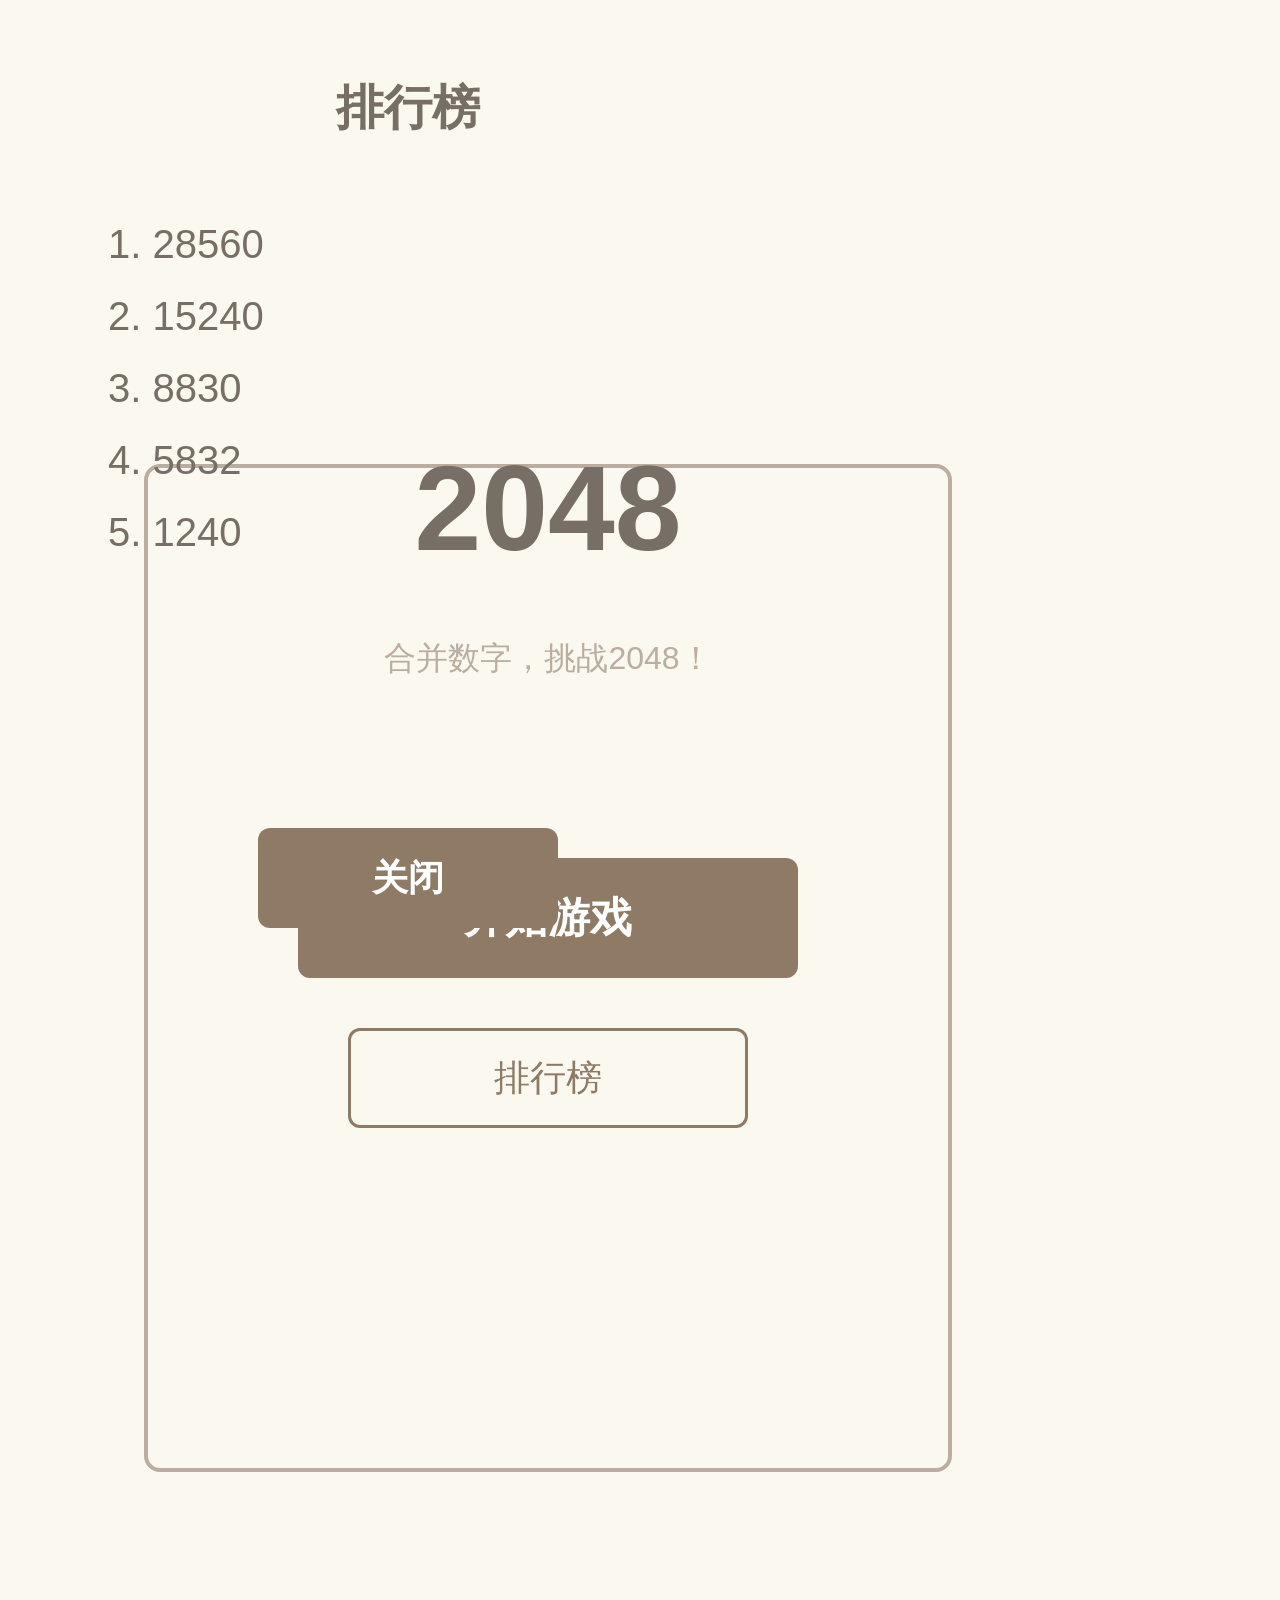
==== output/2048/index.html @ 1eba7c33 "fix: rate limiting, ParamDef parsing, CSS quality in modular pipeline Three fixes based on first rea" ====
index.html
<!DOCTYPE html>
<html lang="zh-CN">
<head>
    <meta charset="UTF-8">
    <meta name="viewport" content="width=device-width, initial-scale=1.0">
    <title>2048</title>
    <link rel="stylesheet" href="style.css">
</head>
<body>
    <!-- Main Menu Screen -->
    <div id="main_menu" class="screen">
        <div id="bg" class="bg-image"></div>
        <div id="title">2048</div>
        <div id="subtitle">合并数字，挑战2048！</div>
        <button id="btn_play" onclick="showScreen('gameplay')">开始游戏</button>
        <button id="btn_leaderboard" onclick="showScreen('leaderboard')">排行榜</button>
    </div>

    <!-- Gameplay Screen -->
    <div id="gameplay" class="screen">
        <div id="bg" class="bg-image"></div>
        <div id="title_small">2048</div>
        
        <div id="score_box">
            <div id="score_label">SCORE</div>
            <div id="score_value">0</div>
        </div>
        
        <div id="best_box">
            <div id="best_label">BEST</div>
            <div id="best_value">0</div>
        </div>
        
        <button id="btn_new_game" onclick="startNewGame()">New Game</button>
        
        <div id="grid_bg">
            <canvas id="game_canvas" width="1000" height="1000"></canvas>
        </div>
        
        <div id="swipe_area"></div>
    </div>

    <!-- Game Over Screen -->
    <div id="game_over" class="screen">
        <div id="bg" class="bg-image overlay-bg"></div>
        <div id="overlay"></div>
        <div id="gameover_text">Game Over!</div>
        <div id="final_score">得分: 0</div>
        <button id="btn_retry" onclick="retryGame()">再来一次</button>
        <button id="btn_menu" onclick="showScreen('main_menu')">主菜单</button>
        <button id="btn_leaderboard" onclick="showScreen('leaderboard')">排行榜</button>
    </div>

    <!-- Leaderboard Screen -->
    <div id="leaderboard" class="screen">
        <div id="panel_bg"></div>
        <div id="title">排行榜</div>
        <div id="score_list">1. 28560<br>2. 15240<br>3. 8830<br>4. 5832<br>5. 1240</div>
        <button id="btn_close" onclick="showScreen('main_menu')">关闭</button>
    </div>

    <script src="core.js"></script>
</body>
</html>
---- output/2048/style.css ----
style.css
* {
    margin: 0;
    padding: 0;
    box-sizing: border-box;
}

body {
    font-family: Arial, sans-serif;
    width: 1080px;
    height: 1920px;
    position: relative;
    overflow: hidden;
    background-color: #FAF8EF;
}

.screen {
    position: absolute;
    width: 100%;
    height: 100%;
    top: 0;
    left: 0;
    display: none;
}

#main_menu {
    display: block;
}

.bg-image {
    position: absolute;
    width: 100%;
    height: 100%;
    background-color: #FAF8EF;
    z-index: 0;
}

.overlay-bg {
    opacity: 0.4;
}

/* Main Menu Styles */
#main_menu #title {
    position: absolute;
    left: 240px;
    top: 400px;
    width: 600px;
    height: 200px;
    color: #776E65;
    font-size: 120px;
    font-weight: bold;
    text-align: center;
    line-height: 200px;
    z-index: 1;
}

#main_menu #subtitle {
    position: absolute;
    left: 240px;
    top: 620px;
    width: 600px;
    height: 60px;
    color: #BBADA0;
    font-size: 32px;
    text-align: center;
    line-height: 60px;
    z-index: 1;
}

#main_menu #btn_play {
    position: absolute;
    left: 290px;
    top: 850px;
    width: 500px;
    height: 120px;
    background-color: #8F7A66;
    color: #FFFFFF;
    font-size: 42px;
    font-weight: bold;
    border: none;
    border-radius: 12px;
    text-align: center;
    cursor: pointer;
    z-index: 2;
}

#main_menu #btn_leaderboard {
    position: absolute;
    left: 340px;
    top: 1020px;
    width: 400px;
    height: 100px;
    background-color: transparent;
    color: #8F7A66;
    font-size: 36px;
    border: 3px solid #8F7A66;
    border-radius: 12px;
    text-align: center;
    cursor: pointer;
    z-index: 2;
}

/* Gameplay Styles */
#gameplay #title_small {
    position: absolute;
    left: 40px;
    top: 80px;
    width: 200px;
    height: 80px;
    color: #776E65;
    font-size: 56px;
    font-weight: bold;
    line-height: 80px;
    z-index: 1;
}

#score_box, #best_box {
    position: absolute;
    width: 200px;
    height: 100px;
    background-color: #BBADA0;
    border-radius: 8px;
    z-index: 1;
}

#score_box {
    left: 600px;
    top: 60px;
}

#best_box {
    left: 840px;
    top: 60px;
}

#score_label, #best_label {
    position: absolute;
    left: 20px;
    top: 10px;
    width: 160px;
    height: 30px;
    color: #EDE0C8;
    font-size: 20px;
    text-align: center;
    line-height: 30px;
    z-index: 2;
}

#score_value, #best_value {
    position: absolute;
    left: 20px;
    top: 40px;
    width: 160px;
    height: 50px;
    color: #FFFFFF;
    font-size: 36px;
    font-weight: bold;
    text-align: center;
    line-height: 50px;
    z-index: 2;
}

#btn_new_game {
    position: absolute;
    left: 40px;
    top: 200px;
    width: 240px;
    height: 60px;
    background-color: #8F7A66;
    color: #FFFFFF;
    font-size: 24px;
    font-weight: bold;
    border: none;
    border-radius: 8px;
    text-align: center;
    cursor: pointer;
    z-index: 1;
}

#grid_bg {
    position: absolute;
    left: 40px;
    top: 340px;
    width: 1000px;
    height: 1000px;
    background-color: #BBADA0;
    border-radius: 12px;
    z-index: 1;
}

#game_canvas {
    position: absolute;
    top: 0;
    left: 0;
    z-index: 2;
}

#swipe_area {
    position: absolute;
    left: 40px;
    top: 340px;
    width: 1000px;
    height: 1000px;
    opacity: 0;
    background: transparent;
    border: none;
    cursor: pointer;
    z-index: 3;
}

/* Game Over Styles */
#game_over #overlay {
    position: absolute;
    width: 100%;
    height: 100%;
    background-color: rgba(238,228,218,0.7);
    z-index: 1;
}

#gameover_text {
    position: absolute;
    left: 190px;
    top: 600px;
    width: 700px;
    height: 120px;
    color: #776E65;
    font-size: 72px;
    font-weight: bold;
    text-align: center;
    line-height: 120px;
    z-index: 2;
}

#final_score {
    position: absolute;
    left: 290px;
    top: 760px;
    width: 500px;
    height: 80px;
    color: #776E65;
    font-size: 40px;
    text-align: center;
    line-height: 80px;
    z-index: 2;
}

#game_over #btn_retry {
    position: absolute;
    left: 290px;
    top: 950px;
    width: 500px;
    height: 120px;
    background-color: #8F7A66;
    color: #FFFFFF;
    font-size: 42px;
    font-weight: bold;
    border: none;
    border-radius: 12px;
    text-align: center;
    cursor: pointer;
    z-index: 3;
}

#game_over #btn_menu {
    position: absolute;
    left: 290px;
    top: 1120px;
    width: 500px;
    height: 100px;
    background-color: #BBADA0;
    color: #FFFFFF;
    font-size: 36px;
    border: none;
    border-radius: 12px;
    text-align: center;
    cursor: pointer;
    z-index: 3;
}

#game_over #btn_leaderboard {
    position: absolute;
    left: 340px;
    top: 1270px;
    width: 400px;
    height: 80px;
    background-color: transparent;
    color: #8F7A66;
    font-size: 32px;
    border: 2px solid #8F7A66;
    border-radius: 12px;
    text-align: center;
    cursor: pointer;
    z-index: 3;
}

/* Leaderboard Styles */
#leaderboard {
    display: flex;
    align-items: center;
    justify-content: center;
}

#panel_bg {
    position: absolute;
    width: 800px;
    height: 1000px;
    background-color: #FAF8EF;
    border-radius: 16px;
    border: 4px solid #BBADA0;
    z-index: 0;
}

#leaderboard #title {
    position: absolute;
    left: 200px;
    top: 60px;
    width: 400px;
    height: 80px;
    color: #776E65;
    font-size: 48px;
    font-weight: bold;
    text-align: center;
    line-height: 80px;
    z-index: 1;
}

#score_list {
    position: absolute;
    left: 100px;
    top: 200px;
    width: 600px;
    height: 500px;
    color: #776E65;
    font-size: 40px;
    line-height: 1.8;
    text-align: left;
    z-index: 1;
}

#btn_close {
    position: absolute;
    left: 250px;
    top: 820px;
    width: 300px;
    height: 100px;
    background-color: #8F7A66;
    color: #FFFFFF;
    font-size: 36px;
    font-weight: bold;
    border: none;
    border-radius: 12px;
    text-align: center;
    cursor: pointer;
    z-index: 2;
}

button:hover {
    opacity: 0.9;
}

button:active {
    transform: scale(0.98);
}
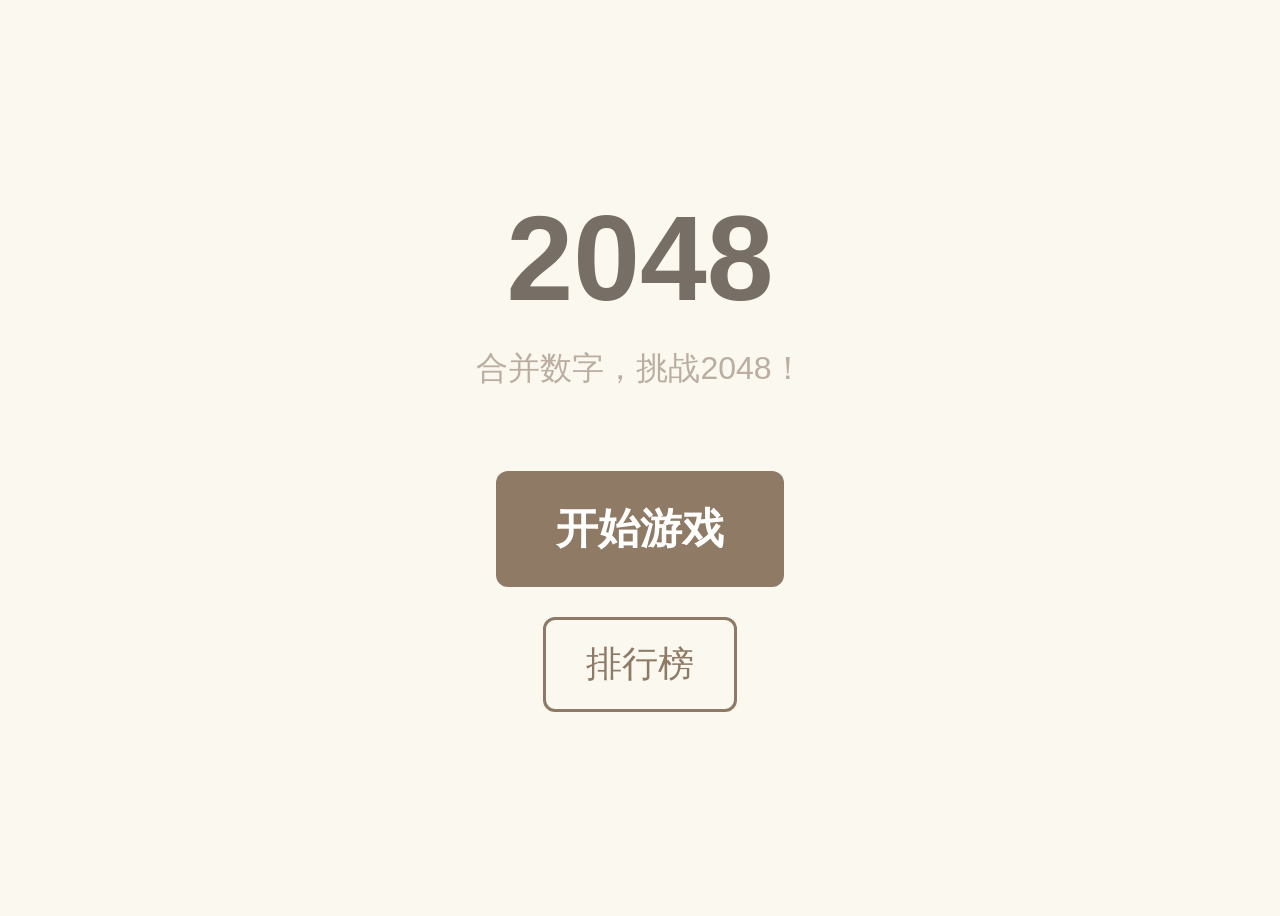
==== commit 5a714419: "improve: domain-specific module prompts + best-of-2 assembly Two improvements based on semantic eval" ====
--- a/output/2048/index.html
+++ b/output/2048/index.html
@@ -1,6 +1,6 @@
 index.html
 <!DOCTYPE html>
-<html lang="zh-CN">
+<html lang="en">
 <head>
     <meta charset="UTF-8">
     <meta name="viewport" content="width=device-width, initial-scale=1.0">
@@ -10,54 +10,54 @@
 <body>
     <!-- Main Menu Screen -->
     <div id="main_menu" class="screen">
-        <div id="bg" class="bg-image"></div>
+        <div id="bg"></div>
         <div id="title">2048</div>
         <div id="subtitle">合并数字，挑战2048！</div>
-        <button id="btn_play" onclick="showScreen('gameplay')">开始游戏</button>
-        <button id="btn_leaderboard" onclick="showScreen('leaderboard')">排行榜</button>
+        <button id="btn_play">开始游戏</button>
+        <button id="btn_leaderboard">排行榜</button>
     </div>
 
     <!-- Gameplay Screen -->
-    <div id="gameplay" class="screen">
-        <div id="bg" class="bg-image"></div>
+    <div id="gameplay" class="screen" style="display:none;">
+        <div id="bg"></div>
         <div id="title_small">2048</div>
-        
         <div id="score_box">
             <div id="score_label">SCORE</div>
             <div id="score_value">0</div>
         </div>
-        
         <div id="best_box">
             <div id="best_label">BEST</div>
             <div id="best_value">0</div>
         </div>
-        
-        <button id="btn_new_game" onclick="startNewGame()">New Game</button>
-        
+        <button id="btn_new_game">新游戏</button>
         <div id="grid_bg">
-            <canvas id="game_canvas" width="1000" height="1000"></canvas>
+            <div id="game_grid"></div>
         </div>
-        
-        <div id="swipe_area"></div>
+        <canvas id="gameCanvas"></canvas>
     </div>
 
     <!-- Game Over Screen -->
-    <div id="game_over" class="screen">
-        <div id="bg" class="bg-image overlay-bg"></div>
-        <div id="overlay"></div>
-        <div id="gameover_text">Game Over!</div>
-        <div id="final_score">得分: 0</div>
-        <button id="btn_retry" onclick="retryGame()">再来一次</button>
-        <button id="btn_menu" onclick="showScreen('main_menu')">主菜单</button>
-        <button id="btn_leaderboard" onclick="showScreen('leaderboard')">排行榜</button>
+    <div id="game_over" class="screen" style="display:none;">
+        <div id="bg"></div>
+        <div id="overlay">
+            <div id="gameover_text">游戏结束</div>
+            <div id="final_score">最终得分: 0</div>
+            <button id="btn_retry">重新开始</button>
+            <button id="btn_menu">返回菜单</button>
+            <button id="btn_leaderboard_go">排行榜</button>
+        </div>
     </div>
 
     <!-- Leaderboard Screen -->
-    <div id="leaderboard" class="screen">
-        <div id="panel_bg"></div>
-        <div id="title">排行榜</div>
-        <div id="score_list">1. 28560<br>2. 15240<br>3. 8830<br>4. 5832<br>5. 1240</div>
-        <button id="btn_close" onclick="showScreen('main_menu')">关闭</button>
+    <div id="leaderboard" class="screen" style="display:none;">
+        <div id="panel_bg">
+            <div id="title">排行榜</div>
+            <div id="score_list">
+                <div>1. 最高分: <span id="best_score_display">0</span></div>
+                <div>2. 当前分: <span id="current_score_display">0</span></div>
+            </div>
+            <button id="btn_close">关闭</button>
+        </div>
     </div>
 
     <script src="core.js"></script>
--- a/output/2048/style.css
+++ b/output/2048/style.css
@@ -7,357 +7,341 @@
 
 body {
     font-family: Arial, sans-serif;
-    width: 1080px;
-    height: 1920px;
-    position: relative;
+    background-color: #faf8ef;
     overflow: hidden;
-    background-color: #FAF8EF;
+    width: 100vw;
+    height: 100vh;
 }
 
 .screen {
     position: absolute;
-    width: 100%;
-    height: 100%;
-    top: 0;
-    left: 0;
-    display: none;
-}
-
-#main_menu {
-    display: block;
-}
-
-.bg-image {
-    position: absolute;
-    width: 100%;
-    height: 100%;
-    background-color: #FAF8EF;
+    top: 0;
+    left: 0;
+    width: 100%;
+    height: 100%;
+    display: flex;
+    flex-direction: column;
+    align-items: center;
+    justify-content: center;
+}
+
+/* Main Menu Styles */
+#main_menu #bg {
+    position: absolute;
+    top: 0;
+    left: 0;
+    width: 100%;
+    height: 100%;
+    background-color: #faf8ef;
+    opacity: 1;
     z-index: 0;
 }
 
-.overlay-bg {
-    opacity: 0.4;
-}
-
-/* Main Menu Styles */
 #main_menu #title {
-    position: absolute;
-    left: 240px;
-    top: 400px;
-    width: 600px;
-    height: 200px;
     color: #776E65;
     font-size: 120px;
     font-weight: bold;
     text-align: center;
-    line-height: 200px;
+    margin-bottom: 20px;
     z-index: 1;
 }
 
 #main_menu #subtitle {
-    position: absolute;
-    left: 240px;
-    top: 620px;
-    width: 600px;
-    height: 60px;
     color: #BBADA0;
     font-size: 32px;
     text-align: center;
-    line-height: 60px;
+    margin-bottom: 80px;
     z-index: 1;
 }
 
 #main_menu #btn_play {
-    position: absolute;
-    left: 290px;
-    top: 850px;
-    width: 500px;
-    height: 120px;
     background-color: #8F7A66;
     color: #FFFFFF;
     font-size: 42px;
     font-weight: bold;
-    border: none;
-    border-radius: 12px;
-    text-align: center;
+    border-radius: 12px;
+    text-align: center;
+    border: none;
+    padding: 30px 60px;
+    margin-bottom: 30px;
     cursor: pointer;
     z-index: 2;
 }
 
 #main_menu #btn_leaderboard {
-    position: absolute;
-    left: 340px;
-    top: 1020px;
-    width: 400px;
-    height: 100px;
     background-color: transparent;
     color: #8F7A66;
     font-size: 36px;
     border: 3px solid #8F7A66;
     border-radius: 12px;
     text-align: center;
+    padding: 20px 40px;
     cursor: pointer;
     z-index: 2;
 }
 
 /* Gameplay Styles */
+#gameplay {
+    position: relative;
+}
+
+#gameplay #bg {
+    position: absolute;
+    top: 0;
+    left: 0;
+    width: 100%;
+    height: 100%;
+    background-color: #faf8ef;
+    opacity: 1;
+    z-index: 0;
+}
+
 #gameplay #title_small {
     position: absolute;
+    top: 20px;
     left: 40px;
-    top: 80px;
-    width: 200px;
+    color: #776E65;
+    font-size: 56px;
+    font-weight: bold;
+    z-index: 1;
+}
+
+#gameplay #score_box {
+    position: absolute;
+    top: 20px;
+    right: 280px;
+    width: 120px;
     height: 80px;
-    color: #776E65;
-    font-size: 56px;
-    font-weight: bold;
-    line-height: 80px;
-    z-index: 1;
-}
-
-#score_box, #best_box {
-    position: absolute;
-    width: 200px;
-    height: 100px;
     background-color: #BBADA0;
     border-radius: 8px;
     z-index: 1;
 }
 
-#score_box {
-    left: 600px;
-    top: 60px;
-}
-
-#best_box {
-    left: 840px;
-    top: 60px;
-}
-
-#score_label, #best_label {
-    position: absolute;
-    left: 20px;
-    top: 10px;
-    width: 160px;
-    height: 30px;
+#gameplay #score_label {
     color: #EDE0C8;
     font-size: 20px;
     text-align: center;
-    line-height: 30px;
+    padding-top: 10px;
+}
+
+#gameplay #score_value {
+    color: #FFFFFF;
+    font-size: 36px;
+    font-weight: bold;
+    text-align: center;
+    padding-top: 5px;
+}
+
+#gameplay #best_box {
+    position: absolute;
+    top: 20px;
+    right: 140px;
+    width: 120px;
+    height: 80px;
+    background-color: #BBADA0;
+    border-radius: 8px;
+    z-index: 1;
+}
+
+#gameplay #best_label {
+    color: #EDE0C8;
+    font-size: 20px;
+    text-align: center;
+    padding-top: 10px;
+}
+
+#gameplay #best_value {
+    color: #FFFFFF;
+    font-size: 36px;
+    font-weight: bold;
+    text-align: center;
+    padding-top: 5px;
+}
+
+#gameplay #btn_new_game {
+    position: absolute;
+    top: 30px;
+    right: 20px;
+    background-color: #8F7A66;
+    color: #FFFFFF;
+    font-size: 24px;
+    font-weight: bold;
+    border-radius: 8px;
+    text-align: center;
+    border: none;
+    padding: 15px 25px;
+    cursor: pointer;
     z-index: 2;
 }
 
-#score_value, #best_value {
-    position: absolute;
-    left: 20px;
-    top: 40px;
-    width: 160px;
-    height: 50px;
-    color: #FFFFFF;
-    font-size: 36px;
-    font-weight: bold;
-    text-align: center;
-    line-height: 50px;
+#gameplay #grid_bg {
+    position: absolute;
+    top: 50%;
+    left: 50%;
+    transform: translate(-50%, -50%);
+    background-color: #BBADA0;
+    border-radius: 12px;
+    padding: 10px;
+    z-index: 1;
+}
+
+#gameplay #gameCanvas {
+    position: absolute;
+    top: 50%;
+    left: 50%;
+    transform: translate(-50%, -50%);
     z-index: 2;
 }
 
-#btn_new_game {
-    position: absolute;
-    left: 40px;
-    top: 200px;
-    width: 240px;
-    height: 60px;
+/* Game Over Styles */
+#game_over #bg {
+    position: absolute;
+    top: 0;
+    left: 0;
+    width: 100%;
+    height: 100%;
+    background-color: #faf8ef;
+    opacity: 0.4;
+    z-index: 0;
+}
+
+#game_over #overlay {
+    position: absolute;
+    top: 0;
+    left: 0;
+    width: 100%;
+    height: 100%;
+    background-color: rgba(238,228,218,0.7);
+    display: flex;
+    flex-direction: column;
+    align-items: center;
+    justify-content: center;
+    z-index: 1;
+}
+
+#game_over #gameover_text {
+    color: #776E65;
+    font-size: 72px;
+    font-weight: bold;
+    text-align: center;
+    margin-bottom: 30px;
+}
+
+#game_over #final_score {
+    color: #776E65;
+    font-size: 40px;
+    text-align: center;
+    margin-bottom: 50px;
+}
+
+#game_over #btn_retry {
     background-color: #8F7A66;
     color: #FFFFFF;
-    font-size: 24px;
-    font-weight: bold;
-    border: none;
-    border-radius: 8px;
-    text-align: center;
-    cursor: pointer;
-    z-index: 1;
-}
-
-#grid_bg {
-    position: absolute;
-    left: 40px;
-    top: 340px;
-    width: 1000px;
-    height: 1000px;
+    font-size: 42px;
+    font-weight: bold;
+    border-radius: 12px;
+    text-align: center;
+    border: none;
+    padding: 20px 40px;
+    margin-bottom: 20px;
+    cursor: pointer;
+}
+
+#game_over #btn_menu {
     background-color: #BBADA0;
-    border-radius: 12px;
-    z-index: 1;
-}
-
-#game_canvas {
-    position: absolute;
-    top: 0;
-    left: 0;
-    z-index: 2;
-}
-
-#swipe_area {
-    position: absolute;
-    left: 40px;
-    top: 340px;
-    width: 1000px;
-    height: 1000px;
-    opacity: 0;
-    background: transparent;
-    border: none;
-    cursor: pointer;
-    z-index: 3;
-}
-
-/* Game Over Styles */
-#game_over #overlay {
-    position: absolute;
-    width: 100%;
-    height: 100%;
-    background-color: rgba(238,228,218,0.7);
-    z-index: 1;
-}
-
-#gameover_text {
-    position: absolute;
-    left: 190px;
-    top: 600px;
-    width: 700px;
-    height: 120px;
-    color: #776E65;
-    font-size: 72px;
-    font-weight: bold;
-    text-align: center;
-    line-height: 120px;
-    z-index: 2;
-}
-
-#final_score {
-    position: absolute;
-    left: 290px;
-    top: 760px;
-    width: 500px;
-    height: 80px;
-    color: #776E65;
-    font-size: 40px;
-    text-align: center;
-    line-height: 80px;
-    z-index: 2;
-}
-
-#game_over #btn_retry {
-    position: absolute;
-    left: 290px;
-    top: 950px;
-    width: 500px;
-    height: 120px;
-    background-color: #8F7A66;
-    color: #FFFFFF;
-    font-size: 42px;
-    font-weight: bold;
-    border: none;
-    border-radius: 12px;
-    text-align: center;
-    cursor: pointer;
-    z-index: 3;
-}
-
-#game_over #btn_menu {
-    position: absolute;
-    left: 290px;
-    top: 1120px;
-    width: 500px;
-    height: 100px;
-    background-color: #BBADA0;
-    color: #FFFFFF;
-    font-size: 36px;
-    border: none;
-    border-radius: 12px;
-    text-align: center;
-    cursor: pointer;
-    z-index: 3;
-}
-
-#game_over #btn_leaderboard {
-    position: absolute;
-    left: 340px;
-    top: 1270px;
-    width: 400px;
-    height: 80px;
+    color: #FFFFFF;
+    font-size: 36px;
+    border-radius: 12px;
+    text-align: center;
+    border: none;
+    padding: 15px 30px;
+    margin-bottom: 20px;
+    cursor: pointer;
+}
+
+#game_over #btn_leaderboard_go {
     background-color: transparent;
     color: #8F7A66;
     font-size: 32px;
     border: 2px solid #8F7A66;
     border-radius: 12px;
     text-align: center;
-    cursor: pointer;
-    z-index: 3;
+    padding: 12px 25px;
+    cursor: pointer;
 }
 
 /* Leaderboard Styles */
 #leaderboard {
-    display: flex;
-    align-items: center;
-    justify-content: center;
-}
-
-#panel_bg {
-    position: absolute;
-    width: 800px;
-    height: 1000px;
+    background-color: rgba(0,0,0,0.5);
+}
+
+#leaderboard #panel_bg {
     background-color: #FAF8EF;
     border-radius: 16px;
     border: 4px solid #BBADA0;
-    z-index: 0;
+    padding: 40px;
+    max-width: 500px;
+    width: 90%;
 }
 
 #leaderboard #title {
-    position: absolute;
-    left: 200px;
-    top: 60px;
-    width: 400px;
-    height: 80px;
     color: #776E65;
     font-size: 48px;
     font-weight: bold;
     text-align: center;
-    line-height: 80px;
-    z-index: 1;
-}
-
-#score_list {
-    position: absolute;
-    left: 100px;
-    top: 200px;
-    width: 600px;
-    height: 500px;
+    margin-bottom: 30px;
+}
+
+#leaderboard #score_list {
     color: #776E65;
     font-size: 40px;
     line-height: 1.8;
     text-align: left;
-    z-index: 1;
-}
-
-#btn_close {
-    position: absolute;
-    left: 250px;
-    top: 820px;
-    width: 300px;
-    height: 100px;
+    margin-bottom: 40px;
+}
+
+#leaderboard #btn_close {
     background-color: #8F7A66;
     color: #FFFFFF;
     font-size: 36px;
     font-weight: bold;
-    border: none;
-    border-radius: 12px;
-    text-align: center;
-    cursor: pointer;
-    z-index: 2;
-}
-
-button:hover {
-    opacity: 0.9;
-}
-
-button:active {
-    transform: scale(0.98);
+    border-radius: 12px;
+    text-align: center;
+    border: none;
+    padding: 15px 30px;
+    cursor: pointer;
+    width: 100%;
+}
+
+/* Responsive adjustments */
+@media (max-width: 768px) {
+    #main_menu #title {
+        font-size: 80px;
+    }
+    
+    #main_menu #subtitle {
+        font-size: 24px;
+    }
+    
+    #main_menu #btn_play {
+        font-size: 32px;
+        padding: 20px 40px;
+    }
+    
+    #main_menu #btn_leaderboard {
+        font-size: 28px;
+        padding: 15px 30px;
+    }
+    
+    #gameplay #title_small {
+        font-size: 40px;
+    }
+    
+    #game_over #gameover_text {
+        font-size: 48px;
+    }
+    
+    #game_over #final_score {
+        font-size: 32px;
+    }
 }
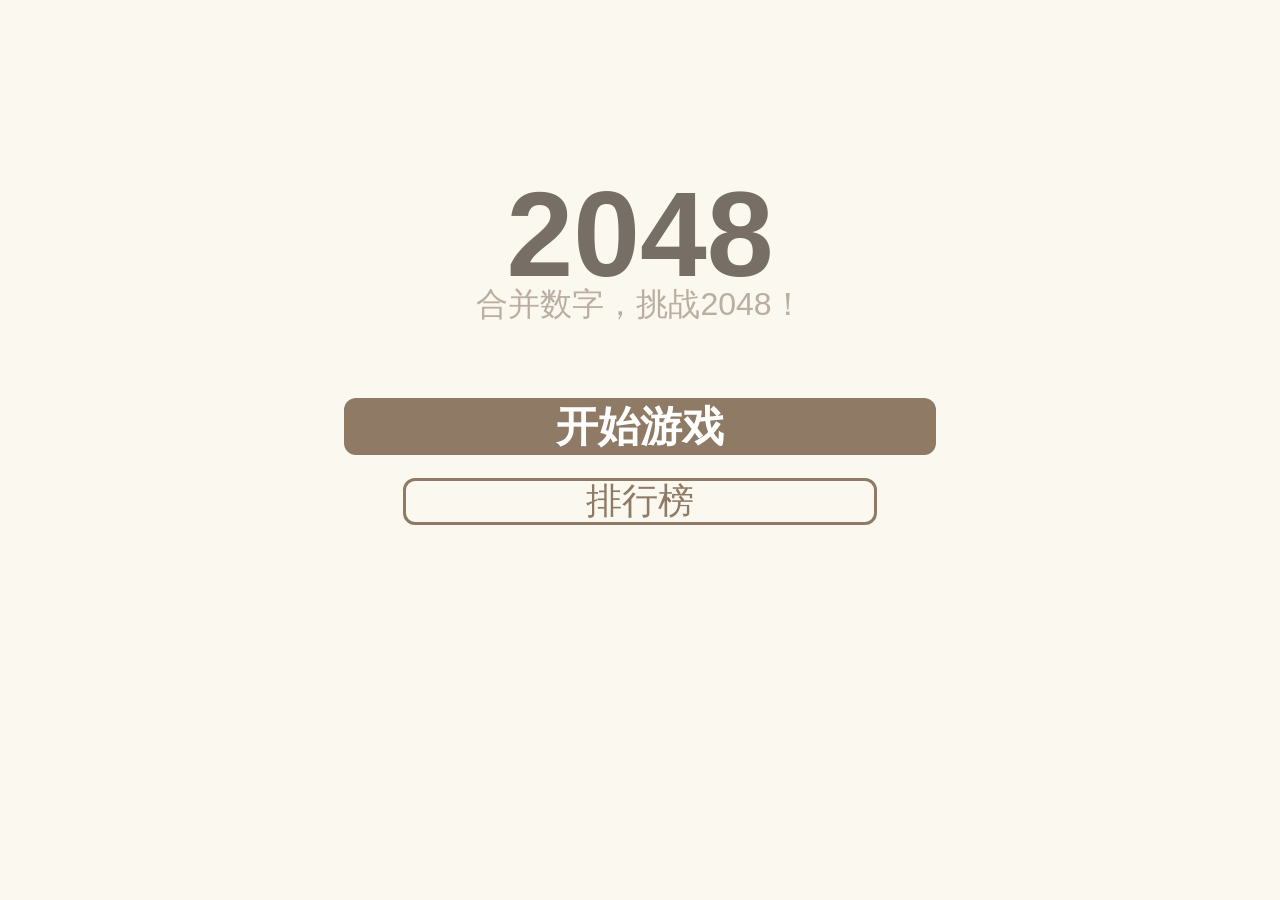
==== commit 5ae0fe26: "eval: v3 modular pipeline outputs — 98% structural, 82% semantic 8 games re-evaluated with domain-sp" ====
--- a/output/2048/index.html
+++ b/output/2048/index.html
@@ -18,43 +18,50 @@
     </div>
 
     <!-- Gameplay Screen -->
-    <div id="gameplay" class="screen" style="display:none;">
+    <div id="gameplay" class="screen">
         <div id="bg"></div>
         <div id="title_small">2048</div>
+        
         <div id="score_box">
             <div id="score_label">SCORE</div>
             <div id="score_value">0</div>
         </div>
+        
         <div id="best_box">
             <div id="best_label">BEST</div>
             <div id="best_value">0</div>
         </div>
+        
         <button id="btn_new_game">新游戏</button>
+        
         <div id="grid_bg">
-            <div id="game_grid"></div>
+            <div id="game_grid">
+                <!-- Grid tiles will be generated dynamically -->
+            </div>
         </div>
-        <canvas id="gameCanvas"></canvas>
+        
+        <div id="instructions">使用方向键或WASD移动</div>
     </div>
 
     <!-- Game Over Screen -->
-    <div id="game_over" class="screen" style="display:none;">
+    <div id="game_over" class="screen">
         <div id="bg"></div>
         <div id="overlay">
             <div id="gameover_text">游戏结束</div>
             <div id="final_score">最终得分: 0</div>
             <button id="btn_retry">重新开始</button>
             <button id="btn_menu">返回菜单</button>
-            <button id="btn_leaderboard_go">排行榜</button>
+            <button id="btn_leaderboard_gameover">排行榜</button>
         </div>
     </div>
 
     <!-- Leaderboard Screen -->
-    <div id="leaderboard" class="screen" style="display:none;">
+    <div id="leaderboard" class="screen">
+        <div id="bg"></div>
         <div id="panel_bg">
             <div id="title">排行榜</div>
             <div id="score_list">
-                <div>1. 最高分: <span id="best_score_display">0</span></div>
-                <div>2. 当前分: <span id="current_score_display">0</span></div>
+                1. 最高分: <span id="best_score_display">0</span>
             </div>
             <button id="btn_close">关闭</button>
         </div>
--- a/output/2048/style.css
+++ b/output/2048/style.css
@@ -7,22 +7,21 @@
 
 body {
     font-family: Arial, sans-serif;
+    overflow: hidden;
     background-color: #faf8ef;
-    overflow: hidden;
+}
+
+.screen {
+    position: absolute;
+    top: 0;
+    left: 0;
     width: 100vw;
     height: 100vh;
-}
-
-.screen {
-    position: absolute;
-    top: 0;
-    left: 0;
-    width: 100%;
-    height: 100%;
-    display: flex;
-    flex-direction: column;
-    align-items: center;
-    justify-content: center;
+    display: none;
+}
+
+#main_menu {
+    display: block;
 }
 
 /* Main Menu Styles */
@@ -34,27 +33,43 @@
     height: 100%;
     background-color: #faf8ef;
     opacity: 1;
-    z-index: 0;
 }
 
 #main_menu #title {
+    position: absolute;
+    left: 22.22%;
+    top: 20.83%;
+    width: 55.56%;
+    height: 10.42%;
     color: #776E65;
     font-size: 120px;
     font-weight: bold;
     text-align: center;
-    margin-bottom: 20px;
-    z-index: 1;
+    display: flex;
+    align-items: center;
+    justify-content: center;
 }
 
 #main_menu #subtitle {
+    position: absolute;
+    left: 22.22%;
+    top: 32.29%;
+    width: 55.56%;
+    height: 3.13%;
     color: #BBADA0;
     font-size: 32px;
     text-align: center;
-    margin-bottom: 80px;
-    z-index: 1;
+    display: flex;
+    align-items: center;
+    justify-content: center;
 }
 
 #main_menu #btn_play {
+    position: absolute;
+    left: 26.85%;
+    top: 44.27%;
+    width: 46.30%;
+    height: 6.25%;
     background-color: #8F7A66;
     color: #FFFFFF;
     font-size: 42px;
@@ -62,29 +77,31 @@
     border-radius: 12px;
     text-align: center;
     border: none;
-    padding: 30px 60px;
-    margin-bottom: 30px;
-    cursor: pointer;
-    z-index: 2;
+    cursor: pointer;
+    display: flex;
+    align-items: center;
+    justify-content: center;
 }
 
 #main_menu #btn_leaderboard {
+    position: absolute;
+    left: 31.48%;
+    top: 53.13%;
+    width: 37.04%;
+    height: 5.21%;
     background-color: transparent;
     color: #8F7A66;
     font-size: 36px;
     border: 3px solid #8F7A66;
     border-radius: 12px;
     text-align: center;
-    padding: 20px 40px;
-    cursor: pointer;
-    z-index: 2;
+    cursor: pointer;
+    display: flex;
+    align-items: center;
+    justify-content: center;
 }
 
 /* Gameplay Styles */
-#gameplay {
-    position: relative;
-}
-
 #gameplay #bg {
     position: absolute;
     top: 0;
@@ -93,75 +110,105 @@
     height: 100%;
     background-color: #faf8ef;
     opacity: 1;
-    z-index: 0;
 }
 
 #gameplay #title_small {
     position: absolute;
-    top: 20px;
-    left: 40px;
+    left: 3.70%;
+    top: 4.17%;
+    width: 18.52%;
+    height: 4.17%;
     color: #776E65;
     font-size: 56px;
     font-weight: bold;
-    z-index: 1;
+    display: flex;
+    align-items: center;
 }
 
 #gameplay #score_box {
     position: absolute;
-    top: 20px;
-    right: 280px;
-    width: 120px;
-    height: 80px;
+    left: 55.56%;
+    top: 3.13%;
+    width: 18.52%;
+    height: 5.21%;
     background-color: #BBADA0;
     border-radius: 8px;
-    z-index: 1;
 }
 
 #gameplay #score_label {
+    position: absolute;
+    left: 57.41%;
+    top: 3.65%;
+    width: 14.81%;
+    height: 1.56%;
     color: #EDE0C8;
     font-size: 20px;
     text-align: center;
-    padding-top: 10px;
+    display: flex;
+    align-items: center;
+    justify-content: center;
 }
 
 #gameplay #score_value {
+    position: absolute;
+    left: 57.41%;
+    top: 5.21%;
+    width: 14.81%;
+    height: 2.60%;
     color: #FFFFFF;
     font-size: 36px;
     font-weight: bold;
     text-align: center;
-    padding-top: 5px;
+    display: flex;
+    align-items: center;
+    justify-content: center;
 }
 
 #gameplay #best_box {
     position: absolute;
-    top: 20px;
-    right: 140px;
-    width: 120px;
-    height: 80px;
+    left: 77.78%;
+    top: 3.13%;
+    width: 18.52%;
+    height: 5.21%;
     background-color: #BBADA0;
     border-radius: 8px;
-    z-index: 1;
 }
 
 #gameplay #best_label {
+    position: absolute;
+    left: 79.63%;
+    top: 3.65%;
+    width: 14.81%;
+    height: 1.56%;
     color: #EDE0C8;
     font-size: 20px;
     text-align: center;
-    padding-top: 10px;
+    display: flex;
+    align-items: center;
+    justify-content: center;
 }
 
 #gameplay #best_value {
+    position: absolute;
+    left: 79.63%;
+    top: 5.21%;
+    width: 14.81%;
+    height: 2.60%;
     color: #FFFFFF;
     font-size: 36px;
     font-weight: bold;
     text-align: center;
-    padding-top: 5px;
+    display: flex;
+    align-items: center;
+    justify-content: center;
 }
 
 #gameplay #btn_new_game {
     position: absolute;
-    top: 30px;
-    right: 20px;
+    left: 3.70%;
+    top: 10.42%;
+    width: 18.52%;
+    height: 4.17%;
     background-color: #8F7A66;
     color: #FFFFFF;
     font-size: 24px;
@@ -169,28 +216,68 @@
     border-radius: 8px;
     text-align: center;
     border: none;
-    padding: 15px 25px;
-    cursor: pointer;
-    z-index: 2;
+    cursor: pointer;
+    display: flex;
+    align-items: center;
+    justify-content: center;
 }
 
 #gameplay #grid_bg {
     position: absolute;
-    top: 50%;
-    left: 50%;
-    transform: translate(-50%, -50%);
+    left: 20%;
+    top: 20%;
+    width: 60%;
+    height: 60%;
     background-color: #BBADA0;
     border-radius: 12px;
     padding: 10px;
-    z-index: 1;
-}
-
-#gameplay #gameCanvas {
-    position: absolute;
-    top: 50%;
-    left: 50%;
-    transform: translate(-50%, -50%);
-    z-index: 2;
+}
+
+#game_grid {
+    width: 100%;
+    height: 100%;
+    display: grid;
+    grid-template-columns: repeat(4, 1fr);
+    grid-template-rows: repeat(4, 1fr);
+    gap: 10px;
+}
+
+.tile {
+    background-color: #cdc1b4;
+    border-radius: 6px;
+    display: flex;
+    align-items: center;
+    justify-content: center;
+    font-weight: bold;
+    font-size: 32px;
+    color: #776e65;
+    transition: all 0.15s ease-in-out;
+}
+
+.tile-2 { background-color: #eee4da; color: #776e65; }
+.tile-4 { background-color: #ede0c8; color: #776e65; }
+.tile-8 { background-color: #f2b179; color: #f9f6f2; }
+.tile-16 { background-color: #f59563; color: #f9f6f2; }
+.tile-32 { background-color: #f67c5f; color: #f9f6f2; }
+.tile-64 { background-color: #f65e3b; color: #f9f6f2; }
+.tile-128 { background-color: #edcf72; color: #f9f6f2; font-size: 28px; }
+.tile-256 { background-color: #edcc61; color: #f9f6f2; font-size: 28px; }
+.tile-512 { background-color: #edc850; color: #f9f6f2; font-size: 28px; }
+.tile-1024 { background-color: #edc53f; color: #f9f6f2; font-size: 24px; }
+.tile-2048 { background-color: #edc22e; color: #f9f6f2; font-size: 24px; }
+
+#gameplay #instructions {
+    position: absolute;
+    left: 20%;
+    top: 85%;
+    width: 60%;
+    height: 5%;
+    color: #776e65;
+    font-size: 18px;
+    text-align: center;
+    display: flex;
+    align-items: center;
+    justify-content: center;
 }
 
 /* Game Over Styles */
@@ -202,86 +289,95 @@
     height: 100%;
     background-color: #faf8ef;
     opacity: 0.4;
-    z-index: 0;
 }
 
 #game_over #overlay {
+    position: absolute;
+    left: 10%;
+    top: 20%;
+    width: 80%;
+    height: 60%;
+    background-color: rgba(238,228,218,0.7);
+    border-radius: 16px;
+    display: flex;
+    flex-direction: column;
+    align-items: center;
+    justify-content: center;
+    gap: 30px;
+}
+
+#game_over #gameover_text {
+    color: #776E65;
+    font-size: 72px;
+    font-weight: bold;
+    text-align: center;
+}
+
+#game_over #final_score {
+    color: #776E65;
+    font-size: 40px;
+    text-align: center;
+}
+
+#game_over #btn_retry {
+    background-color: #8F7A66;
+    color: #FFFFFF;
+    font-size: 42px;
+    font-weight: bold;
+    border-radius: 12px;
+    text-align: center;
+    border: none;
+    cursor: pointer;
+    padding: 15px 40px;
+}
+
+#game_over #btn_menu {
+    background-color: #BBADA0;
+    color: #FFFFFF;
+    font-size: 36px;
+    border-radius: 12px;
+    text-align: center;
+    border: none;
+    cursor: pointer;
+    padding: 12px 35px;
+}
+
+#game_over #btn_leaderboard_gameover {
+    background-color: transparent;
+    color: #8F7A66;
+    font-size: 32px;
+    border: 2px solid #8F7A66;
+    border-radius: 12px;
+    text-align: center;
+    cursor: pointer;
+    padding: 10px 30px;
+}
+
+/* Leaderboard Styles */
+#leaderboard #bg {
     position: absolute;
     top: 0;
     left: 0;
     width: 100%;
     height: 100%;
-    background-color: rgba(238,228,218,0.7);
-    display: flex;
-    flex-direction: column;
-    align-items: center;
-    justify-content: center;
-    z-index: 1;
-}
-
-#game_over #gameover_text {
-    color: #776E65;
-    font-size: 72px;
-    font-weight: bold;
-    text-align: center;
-    margin-bottom: 30px;
-}
-
-#game_over #final_score {
-    color: #776E65;
-    font-size: 40px;
-    text-align: center;
-    margin-bottom: 50px;
-}
-
-#game_over #btn_retry {
-    background-color: #8F7A66;
-    color: #FFFFFF;
-    font-size: 42px;
-    font-weight: bold;
-    border-radius: 12px;
-    text-align: center;
-    border: none;
-    padding: 20px 40px;
-    margin-bottom: 20px;
-    cursor: pointer;
-}
-
-#game_over #btn_menu {
-    background-color: #BBADA0;
-    color: #FFFFFF;
-    font-size: 36px;
-    border-radius: 12px;
-    text-align: center;
-    border: none;
-    padding: 15px 30px;
-    margin-bottom: 20px;
-    cursor: pointer;
-}
-
-#game_over #btn_leaderboard_go {
-    background-color: transparent;
-    color: #8F7A66;
-    font-size: 32px;
-    border: 2px solid #8F7A66;
-    border-radius: 12px;
-    text-align: center;
-    padding: 12px 25px;
-    cursor: pointer;
-}
-
-/* Leaderboard Styles */
-#leaderboard {
-    background-color: rgba(0,0,0,0.5);
+    background-color: #faf8ef;
+    opacity: 1;
 }
 
 #leaderboard #panel_bg {
+    position: absolute;
+    left: 15%;
+    top: 20%;
+    width: 70%;
+    height: 60%;
     background-color: #FAF8EF;
     border-radius: 16px;
     border: 4px solid #BBADA0;
-    padding: 40px;
-    max-width: 500px;
-    width: 90%;
+    display: flex;
+    flex-direction: column;
+    align-items: center;
+    justify-content: center;
+    gap: 40px;
 }
 
 #leaderboard #title {
@@ -289,7 +385,6 @@
     font-size: 48px;
     font-weight: bold;
     text-align: center;
-    margin-bottom: 30px;
 }
 
 #leaderboard #score_list {
@@ -297,7 +392,6 @@
     font-size: 40px;
     line-height: 1.8;
     text-align: left;
-    margin-bottom: 40px;
 }
 
 #leaderboard #btn_close {
@@ -308,40 +402,31 @@
     border-radius: 12px;
     text-align: center;
     border: none;
-    padding: 15px 30px;
-    cursor: pointer;
-    width: 100%;
+    cursor: pointer;
+    padding: 15px 40px;
 }
 
 /* Responsive adjustments */
 @media (max-width: 768px) {
-    #main_menu #title {
-        font-size: 80px;
-    }
+    #main_menu #title { font-size: 80px; }
+    #main_menu #subtitle { font-size: 24px; }
+    #main_menu #btn_play { font-size: 32px; }
+    #main_menu #btn_leaderboard { font-size: 28px; }
     
-    #main_menu #subtitle {
-        font-size: 24px;
-    }
+    #gameplay #title_small { font-size: 40px; }
+    #gameplay #score_value, #gameplay #best_value { font-size: 28px; }
+    #gameplay #btn_new_game { font-size: 20px; }
     
-    #main_menu #btn_play {
-        font-size: 32px;
-        padding: 20px 40px;
-    }
+    .tile { font-size: 24px; }
+    .tile-128, .tile-256, .tile-512 { font-size: 20px; }
+    .tile-1024, .tile-2048 { font-size: 18px; }
     
-    #main_menu #btn_leaderboard {
-        font-size: 28px;
-        padding: 15px 30px;
-    }
+    #game_over #gameover_text { font-size: 48px; }
+    #game_over #final_score { font-size: 32px; }
+    #game_over #btn_retry { font-size: 32px; }
+    #game_over #btn_menu { font-size: 28px; }
     
-    #gameplay #title_small {
-        font-size: 40px;
-    }
-    
-    #game_over #gameover_text {
-        font-size: 48px;
-    }
-    
-    #game_over #final_score {
-        font-size: 32px;
-    }
+    #leaderboard #title { font-size: 36px; }
+    #leaderboard #score_list { font-size: 32px; }
+    #leaderboard #btn_close { font-size: 28px; }
 }
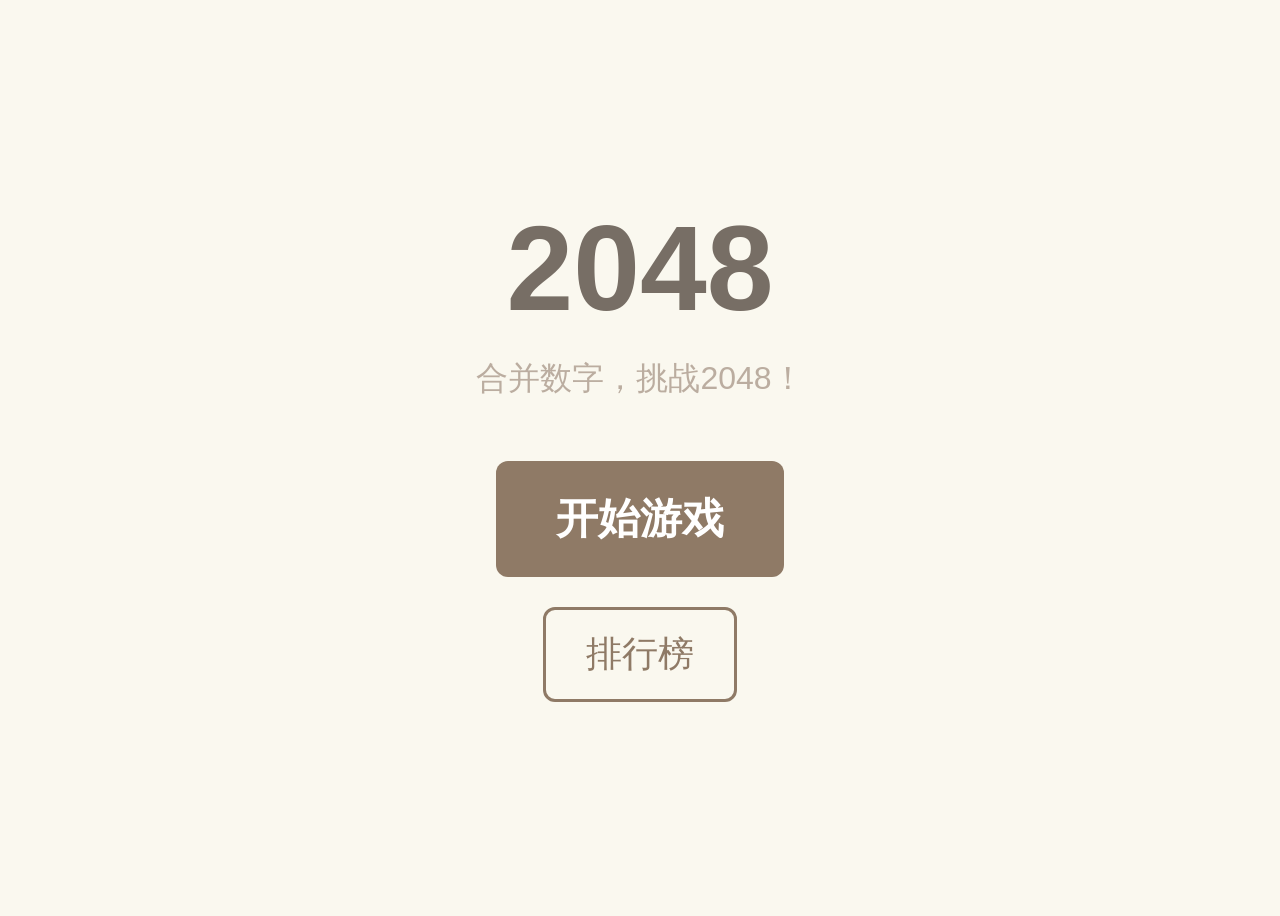
==== commit 1b2bfe6c: "eval: v4-v6 modular pipeline outputs — PDCA cycle analysis Three PDCA iterations with key findings: " ====
--- a/output/2048/index.html
+++ b/output/2048/index.html
@@ -18,50 +18,46 @@
     </div>
 
     <!-- Gameplay Screen -->
-    <div id="gameplay" class="screen">
+    <div id="gameplay" class="screen" style="display:none;">
         <div id="bg"></div>
         <div id="title_small">2048</div>
-        
         <div id="score_box">
             <div id="score_label">SCORE</div>
             <div id="score_value">0</div>
         </div>
-        
         <div id="best_box">
             <div id="best_label">BEST</div>
             <div id="best_value">0</div>
         </div>
-        
         <button id="btn_new_game">新游戏</button>
-        
         <div id="grid_bg">
-            <div id="game_grid">
-                <!-- Grid tiles will be generated dynamically -->
-            </div>
+            <div id="game_grid"></div>
         </div>
-        
-        <div id="instructions">使用方向键或WASD移动</div>
+        <canvas id="gameCanvas" width="800" height="600" style="display:none;"></canvas>
     </div>
 
     <!-- Game Over Screen -->
-    <div id="game_over" class="screen">
+    <div id="game_over" class="screen" style="display:none;">
         <div id="bg"></div>
         <div id="overlay">
             <div id="gameover_text">游戏结束</div>
-            <div id="final_score">最终得分: 0</div>
-            <button id="btn_retry">重新开始</button>
+            <div id="final_score">最终得分: <span id="final_score_value">0</span></div>
+            <button id="btn_retry">再试一次</button>
             <button id="btn_menu">返回菜单</button>
             <button id="btn_leaderboard_gameover">排行榜</button>
         </div>
     </div>
 
     <!-- Leaderboard Screen -->
-    <div id="leaderboard" class="screen">
-        <div id="bg"></div>
+    <div id="leaderboard" class="screen" style="display:none;">
         <div id="panel_bg">
             <div id="title">排行榜</div>
             <div id="score_list">
-                1. 最高分: <span id="best_score_display">0</span>
+                <div class="score_entry">1. 暂无记录</div>
+                <div class="score_entry">2. 暂无记录</div>
+                <div class="score_entry">3. 暂无记录</div>
+                <div class="score_entry">4. 暂无记录</div>
+                <div class="score_entry">5. 暂无记录</div>
             </div>
             <button id="btn_close">关闭</button>
         </div>
--- a/output/2048/style.css
+++ b/output/2048/style.css
@@ -7,69 +7,52 @@
 
 body {
     font-family: Arial, sans-serif;
+    background-color: #faf8ef;
     overflow: hidden;
-    background-color: #faf8ef;
+    width: 100vw;
+    height: 100vh;
 }
 
 .screen {
     position: absolute;
+    width: 100vw;
+    height: 100vh;
     top: 0;
     left: 0;
-    width: 100vw;
-    height: 100vh;
-    display: none;
-}
-
-#main_menu {
-    display: block;
+    display: flex;
+    flex-direction: column;
+    align-items: center;
+    justify-content: center;
 }
 
 /* Main Menu Styles */
 #main_menu #bg {
     position: absolute;
-    top: 0;
-    left: 0;
     width: 100%;
     height: 100%;
     background-color: #faf8ef;
     opacity: 1;
+    z-index: 0;
 }
 
 #main_menu #title {
-    position: absolute;
-    left: 22.22%;
-    top: 20.83%;
-    width: 55.56%;
-    height: 10.42%;
     color: #776E65;
     font-size: 120px;
     font-weight: bold;
     text-align: center;
-    display: flex;
-    align-items: center;
-    justify-content: center;
+    margin-bottom: 20px;
+    z-index: 1;
 }
 
 #main_menu #subtitle {
-    position: absolute;
-    left: 22.22%;
-    top: 32.29%;
-    width: 55.56%;
-    height: 3.13%;
     color: #BBADA0;
     font-size: 32px;
     text-align: center;
-    display: flex;
-    align-items: center;
-    justify-content: center;
+    margin-bottom: 60px;
+    z-index: 1;
 }
 
 #main_menu #btn_play {
-    position: absolute;
-    left: 26.85%;
-    top: 44.27%;
-    width: 46.30%;
-    height: 6.25%;
     background-color: #8F7A66;
     color: #FFFFFF;
     font-size: 42px;
@@ -77,138 +60,130 @@
     border-radius: 12px;
     text-align: center;
     border: none;
-    cursor: pointer;
-    display: flex;
-    align-items: center;
-    justify-content: center;
+    padding: 30px 60px;
+    margin-bottom: 30px;
+    cursor: pointer;
+    z-index: 2;
+}
+
+#main_menu #btn_play:hover {
+    background-color: #9f8a76;
 }
 
 #main_menu #btn_leaderboard {
-    position: absolute;
-    left: 31.48%;
-    top: 53.13%;
-    width: 37.04%;
-    height: 5.21%;
     background-color: transparent;
     color: #8F7A66;
     font-size: 36px;
     border: 3px solid #8F7A66;
     border-radius: 12px;
     text-align: center;
-    cursor: pointer;
-    display: flex;
-    align-items: center;
-    justify-content: center;
+    padding: 20px 40px;
+    cursor: pointer;
+    z-index: 2;
+}
+
+#main_menu #btn_leaderboard:hover {
+    background-color: #8F7A66;
+    color: #FFFFFF;
 }
 
 /* Gameplay Styles */
+#gameplay {
+    position: relative;
+    padding: 20px;
+}
+
 #gameplay #bg {
     position: absolute;
-    top: 0;
-    left: 0;
     width: 100%;
     height: 100%;
     background-color: #faf8ef;
     opacity: 1;
+    z-index: 0;
 }
 
 #gameplay #title_small {
     position: absolute;
-    left: 3.70%;
-    top: 4.17%;
-    width: 18.52%;
-    height: 4.17%;
+    top: 80px;
+    left: 40px;
     color: #776E65;
     font-size: 56px;
     font-weight: bold;
-    display: flex;
-    align-items: center;
+    z-index: 1;
 }
 
 #gameplay #score_box {
     position: absolute;
-    left: 55.56%;
-    top: 3.13%;
-    width: 18.52%;
-    height: 5.21%;
+    top: 60px;
+    right: 240px;
+    width: 200px;
+    height: 100px;
     background-color: #BBADA0;
     border-radius: 8px;
+    z-index: 1;
 }
 
 #gameplay #score_label {
     position: absolute;
-    left: 57.41%;
-    top: 3.65%;
-    width: 14.81%;
-    height: 1.56%;
+    top: 10px;
+    left: 0;
+    width: 100%;
     color: #EDE0C8;
     font-size: 20px;
     text-align: center;
-    display: flex;
-    align-items: center;
-    justify-content: center;
+    z-index: 2;
 }
 
 #gameplay #score_value {
     position: absolute;
-    left: 57.41%;
-    top: 5.21%;
-    width: 14.81%;
-    height: 2.60%;
-    color: #FFFFFF;
-    font-size: 36px;
-    font-weight: bold;
-    text-align: center;
-    display: flex;
-    align-items: center;
-    justify-content: center;
+    top: 40px;
+    left: 0;
+    width: 100%;
+    color: #FFFFFF;
+    font-size: 36px;
+    font-weight: bold;
+    text-align: center;
+    z-index: 2;
 }
 
 #gameplay #best_box {
     position: absolute;
-    left: 77.78%;
-    top: 3.13%;
-    width: 18.52%;
-    height: 5.21%;
+    top: 60px;
+    right: 20px;
+    width: 200px;
+    height: 100px;
     background-color: #BBADA0;
     border-radius: 8px;
+    z-index: 1;
 }
 
 #gameplay #best_label {
     position: absolute;
-    left: 79.63%;
-    top: 3.65%;
-    width: 14.81%;
-    height: 1.56%;
+    top: 10px;
+    left: 0;
+    width: 100%;
     color: #EDE0C8;
     font-size: 20px;
     text-align: center;
-    display: flex;
-    align-items: center;
-    justify-content: center;
+    z-index: 2;
 }
 
 #gameplay #best_value {
     position: absolute;
-    left: 79.63%;
-    top: 5.21%;
-    width: 14.81%;
-    height: 2.60%;
-    color: #FFFFFF;
-    font-size: 36px;
-    font-weight: bold;
-    text-align: center;
-    display: flex;
-    align-items: center;
-    justify-content: center;
+    top: 40px;
+    left: 0;
+    width: 100%;
+    color: #FFFFFF;
+    font-size: 36px;
+    font-weight: bold;
+    text-align: center;
+    z-index: 2;
 }
 
 #gameplay #btn_new_game {
     position: absolute;
-    left: 3.70%;
-    top: 10.42%;
-    width: 18.52%;
-    height: 4.17%;
+    top: 180px;
+    right: 20px;
     background-color: #8F7A66;
     color: #FFFFFF;
     font-size: 24px;
@@ -216,21 +191,26 @@
     border-radius: 8px;
     text-align: center;
     border: none;
-    cursor: pointer;
-    display: flex;
-    align-items: center;
-    justify-content: center;
+    padding: 15px 30px;
+    cursor: pointer;
+    z-index: 2;
+}
+
+#gameplay #btn_new_game:hover {
+    background-color: #9f8a76;
 }
 
 #gameplay #grid_bg {
     position: absolute;
-    left: 20%;
-    top: 20%;
-    width: 60%;
-    height: 60%;
+    top: 250px;
+    left: 50%;
+    transform: translateX(-50%);
+    width: 500px;
+    height: 500px;
     background-color: #BBADA0;
     border-radius: 12px;
-    padding: 10px;
+    padding: 15px;
+    z-index: 1;
 }
 
 #game_grid {
@@ -239,18 +219,26 @@
     display: grid;
     grid-template-columns: repeat(4, 1fr);
     grid-template-rows: repeat(4, 1fr);
-    gap: 10px;
-}
-
-.tile {
+    gap: 15px;
+}
+
+.grid_cell {
     background-color: #cdc1b4;
     border-radius: 6px;
     display: flex;
     align-items: center;
     justify-content: center;
-    font-weight: bold;
-    font-size: 32px;
+    font-size: 36px;
+    font-weight: bold;
     color: #776e65;
+}
+
+.tile {
+    border-radius: 6px;
+    display: flex;
+    align-items: center;
+    justify-content: center;
+    font-weight: bold;
     transition: all 0.15s ease-in-out;
 }
 
@@ -260,50 +248,32 @@
 .tile-16 { background-color: #f59563; color: #f9f6f2; }
 .tile-32 { background-color: #f67c5f; color: #f9f6f2; }
 .tile-64 { background-color: #f65e3b; color: #f9f6f2; }
-.tile-128 { background-color: #edcf72; color: #f9f6f2; font-size: 28px; }
-.tile-256 { background-color: #edcc61; color: #f9f6f2; font-size: 28px; }
-.tile-512 { background-color: #edc850; color: #f9f6f2; font-size: 28px; }
-.tile-1024 { background-color: #edc53f; color: #f9f6f2; font-size: 24px; }
-.tile-2048 { background-color: #edc22e; color: #f9f6f2; font-size: 24px; }
-
-#gameplay #instructions {
-    position: absolute;
-    left: 20%;
-    top: 85%;
-    width: 60%;
-    height: 5%;
-    color: #776e65;
-    font-size: 18px;
-    text-align: center;
-    display: flex;
-    align-items: center;
-    justify-content: center;
-}
+.tile-128 { background-color: #edcf72; color: #f9f6f2; font-size: 32px; }
+.tile-256 { background-color: #edcc61; color: #f9f6f2; font-size: 32px; }
+.tile-512 { background-color: #edc850; color: #f9f6f2; font-size: 32px; }
+.tile-1024 { background-color: #edc53f; color: #f9f6f2; font-size: 28px; }
+.tile-2048 { background-color: #edc22e; color: #f9f6f2; font-size: 28px; }
 
 /* Game Over Styles */
 #game_over #bg {
     position: absolute;
-    top: 0;
-    left: 0;
     width: 100%;
     height: 100%;
     background-color: #faf8ef;
     opacity: 0.4;
+    z-index: 0;
 }
 
 #game_over #overlay {
     position: absolute;
-    left: 10%;
-    top: 20%;
-    width: 80%;
-    height: 60%;
+    width: 100%;
+    height: 100%;
     background-color: rgba(238,228,218,0.7);
-    border-radius: 16px;
     display: flex;
     flex-direction: column;
     align-items: center;
     justify-content: center;
-    gap: 30px;
+    z-index: 1;
 }
 
 #game_over #gameover_text {
@@ -311,12 +281,14 @@
     font-size: 72px;
     font-weight: bold;
     text-align: center;
+    margin-bottom: 30px;
 }
 
 #game_over #final_score {
     color: #776E65;
     font-size: 40px;
     text-align: center;
+    margin-bottom: 50px;
 }
 
 #game_over #btn_retry {
@@ -327,8 +299,13 @@
     border-radius: 12px;
     text-align: center;
     border: none;
-    cursor: pointer;
-    padding: 15px 40px;
+    padding: 20px 40px;
+    margin-bottom: 20px;
+    cursor: pointer;
+}
+
+#game_over #btn_retry:hover {
+    background-color: #9f8a76;
 }
 
 #game_over #btn_menu {
@@ -338,8 +315,13 @@
     border-radius: 12px;
     text-align: center;
     border: none;
-    cursor: pointer;
-    padding: 12px 35px;
+    padding: 15px 30px;
+    margin-bottom: 20px;
+    cursor: pointer;
+}
+
+#game_over #btn_menu:hover {
+    background-color: #cbb4a7;
 }
 
 #game_over #btn_leaderboard_gameover {
@@ -349,35 +331,30 @@
     border: 2px solid #8F7A66;
     border-radius: 12px;
     text-align: center;
-    cursor: pointer;
-    padding: 10px 30px;
+    padding: 15px 30px;
+    cursor: pointer;
+}
+
+#game_over #btn_leaderboard_gameover:hover {
+    background-color: #8F7A66;
+    color: #FFFFFF;
 }
 
 /* Leaderboard Styles */
-#leaderboard #bg {
-    position: absolute;
-    top: 0;
-    left: 0;
-    width: 100%;
-    height: 100%;
-    background-color: #faf8ef;
-    opacity: 1;
+#leaderboard {
+    background-color: rgba(0,0,0,0.5);
 }
 
 #leaderboard #panel_bg {
-    position: absolute;
-    left: 15%;
-    top: 20%;
-    width: 70%;
-    height: 60%;
     background-color: #FAF8EF;
     border-radius: 16px;
     border: 4px solid #BBADA0;
+    padding: 40px;
+    max-width: 600px;
+    width: 90%;
     display: flex;
     flex-direction: column;
     align-items: center;
-    justify-content: center;
-    gap: 40px;
 }
 
 #leaderboard #title {
@@ -385,6 +362,7 @@
     font-size: 48px;
     font-weight: bold;
     text-align: center;
+    margin-bottom: 40px;
 }
 
 #leaderboard #score_list {
@@ -392,6 +370,12 @@
     font-size: 40px;
     line-height: 1.8;
     text-align: left;
+    margin-bottom: 40px;
+    width: 100%;
+}
+
+.score_entry {
+    margin-bottom: 10px;
 }
 
 #leaderboard #btn_close {
@@ -402,31 +386,66 @@
     border-radius: 12px;
     text-align: center;
     border: none;
-    cursor: pointer;
     padding: 15px 40px;
-}
-
-/* Responsive adjustments */
+    cursor: pointer;
+}
+
+#leaderboard #btn_close:hover {
+    background-color: #9f8a76;
+}
+
+/* Mobile Responsive */
 @media (max-width: 768px) {
-    #main_menu #title { font-size: 80px; }
-    #main_menu #subtitle { font-size: 24px; }
-    #main_menu #btn_play { font-size: 32px; }
-    #main_menu #btn_leaderboard { font-size: 28px; }
-    
-    #gameplay #title_small { font-size: 40px; }
-    #gameplay #score_value, #gameplay #best_value { font-size: 28px; }
-    #gameplay #btn_new_game { font-size: 20px; }
-    
-    .tile { font-size: 24px; }
-    .tile-128, .tile-256, .tile-512 { font-size: 20px; }
-    .tile-1024, .tile-2048 { font-size: 18px; }
-    
-    #game_over #gameover_text { font-size: 48px; }
-    #game_over #final_score { font-size: 32px; }
-    #game_over #btn_retry { font-size: 32px; }
-    #game_over #btn_menu { font-size: 28px; }
-    
-    #leaderboard #title { font-size: 36px; }
-    #leaderboard #score_list { font-size: 32px; }
-    #leaderboard #btn_close { font-size: 28px; }
+    #main_menu #title {
+        font-size: 80px;
+    }
+    
+    #main_menu #subtitle {
+        font-size: 24px;
+    }
+    
+    #main_menu #btn_play {
+        font-size: 32px;
+        padding: 20px 40px;
+    }
+    
+    #main_menu #btn_leaderboard {
+        font-size: 28px;
+        padding: 15px 30px;
+    }
+    
+    #gameplay #grid_bg {
+        width: 90vw;
+        height: 90vw;
+        max-width: 400px;
+        max-height: 400px;
+    }
+    
+    #gameplay #score_box,
+    #gameplay #best_box {
+        width: 120px;
+        height: 80px;
+        font-size: 14px;
+    }
+    
+    #gameplay #score_value,
+    #gameplay #best_value {
+        font-size: 24px;
+    }
+    
+    #game_over #gameover_text {
+        font-size: 48px;
+    }
+    
+    #game_over #final_score {
+        font-size: 28px;
+    }
+    
+    #leaderboard #title {
+        font-size: 36px;
+    }
+    
+    #leaderboard #score_list {
+        font-size: 28px;
+    }
 }
